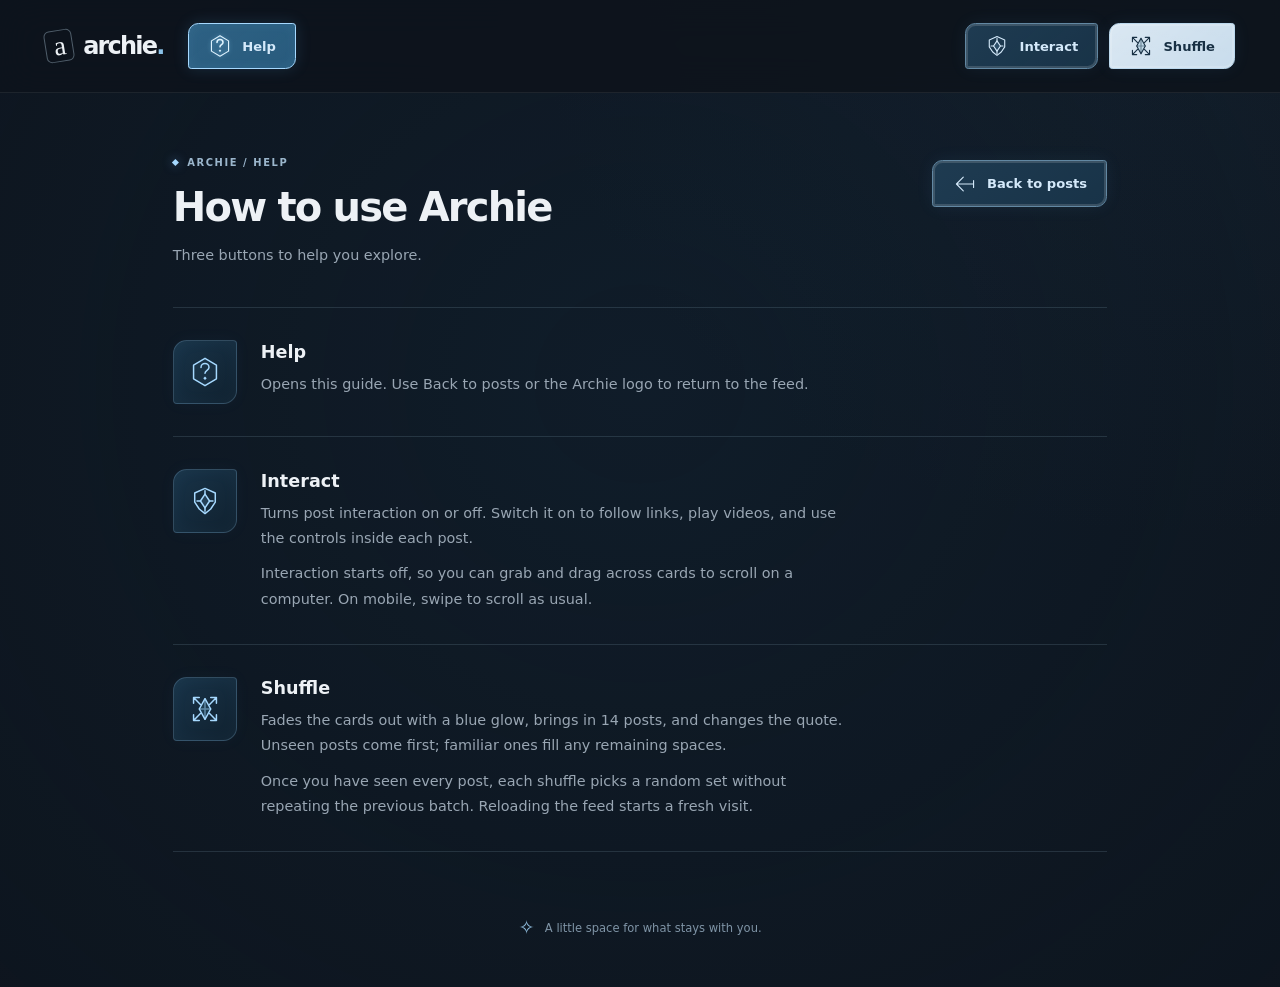
==== Sites/help.html @ 83e5d90d "Adding Basic Controls" ====
<!doctype html>
<html lang="en">
<head>
  <meta charset="utf-8">
  <meta name="viewport" content="width=device-width, initial-scale=1">
  <meta name="color-scheme" content="dark light">
  <meta name="theme-color" content="#0d141d">
  <meta name="description" content="A little guidance on Archie's Help, Interact, and Shuffle controls.">
  <title>Help — Archie</title>
  <link rel="icon" href="data:image/svg+xml,%3Csvg xmlns='http://www.w3.org/2000/svg' viewBox='0 0 40 40'%3E%3Crect width='40' height='40' rx='10' fill='%230d141d'/%3E%3Ctext x='11' y='30' font-family='Georgia' font-size='34' fill='%2391d4ff'%3Ea%3C/text%3E%3C/svg%3E">
  <link rel="stylesheet" href="../styles.css?v=help-beacon-20261014">
  <script type="module" src="../toolbar.js?v=help-20261014"></script>
  <script type="module" src="help.js?v=help-pulse-20261014"></script>
</head>
<body>
  <a class="skip-link" href="#help-content">Skip to help</a>
  <header class="toolbar" id="toolbar">
    <div class="toolbar-inner">
      <a class="wordmark" href="../index.html" aria-label="Archie home">
        <span class="brand-mark" aria-hidden="true">a</span>
        <span>archie<span class="wordmark-dot">.</span></span>
      </a>
      <nav class="toolbar-navigation" aria-label="Site navigation">
        <a class="control-button help-button" href="#help-help" aria-label="Help" aria-current="page" title="Help">
          <svg class="help-icon" viewBox="0 0 28 28" fill="none" aria-hidden="true">
            <path class="help-frame" d="m14 2 10 6v12l-10 6-10-6V8l10-6Z"/>
            <path class="help-question" d="M10.5 10a3.5 3.5 0 0 1 7 0c0 2.5-3.5 2.5-3.5 5"/>
            <path class="help-dot" d="m14 18 1.5 1.5L14 21l-1.5-1.5L14 18Z"/>
          </svg>
          <span class="control-label">Help</span>
        </a>
      </nav>
      <div class="toolbar-actions">
        <a class="control-button interaction-button" href="#help-interact" aria-label="About Interact" title="About Interact">
          <svg class="shield-icon" viewBox="0 0 28 28" fill="none" aria-hidden="true">
            <path class="shield-outline" d="m14 3 9 4v8l-4 6-5 4-5-4-4-6V7l9-4Z"/>
            <path class="shield-core" d="m14 8 4 6-4 6-4-6 4-6Z"/>
            <path d="M14 5v3m0 12v3M7 14h3m8 0h3"/>
          </svg>
          <span class="control-label">Interact</span>
        </a>
        <a class="control-button shuffle-button" href="#help-shuffle" aria-label="About Shuffle" title="About Shuffle">
          <svg class="warp-icon" viewBox="0 0 28 28" fill="none" aria-hidden="true">
            <path class="warp-orbit" d="M9 4H4v5m0-5 6 6M19 24h5v-5m0 5-6-6M4 19v5h5m-5 0 6-6M24 9V4h-5m5 0-6 6"/>
            <path class="warp-crystal" d="m14 5 5 9-5 9-5-9 5-9Z"/>
            <path d="M14 5v18m-5-9h10" opacity=".5"/>
          </svg>
          <span class="control-label">Shuffle</span>
        </a>
      </div>
    </div>
  </header>

  <main class="help-page" id="help-content" tabindex="-1">
    <div class="help-heading">
      <div>
        <p class="eyebrow"><span aria-hidden="true"></span>Archie / Help</p>
        <h1>How to use Archie</h1>
        <p class="description">Three buttons to help you explore.</p>
      </div>
      <a class="control-button back-button" href="../index.html" aria-label="Back to posts" title="Back to posts">
        <svg class="back-icon" viewBox="0 0 28 28" fill="none" aria-hidden="true">
          <path d="m12 6-8 8 8 8M4 14h20M24 10v8"/>
        </svg>
        <span class="control-label">Back to posts</span>
      </a>
    </div>

    <ul class="help-list" aria-label="Feed controls">
      <li class="help-item" id="help-help">
        <span class="help-symbol" aria-hidden="true">
          <svg class="help-icon" viewBox="0 0 28 28" fill="none">
            <path class="help-frame" d="m14 2 10 6v12l-10 6-10-6V8l10-6Z"/>
            <path class="help-question" d="M10.5 10a3.5 3.5 0 0 1 7 0c0 2.5-3.5 2.5-3.5 5"/>
            <path class="help-dot" d="m14 18 1.5 1.5L14 21l-1.5-1.5L14 18Z"/>
          </svg>
        </span>
        <div>
          <h2>Help</h2>
          <p>Opens this guide. Use Back to posts or the Archie logo to return to the feed.</p>
        </div>
      </li>
      <li class="help-item" id="help-interact">
        <span class="help-symbol" aria-hidden="true">
          <svg class="shield-icon" viewBox="0 0 28 28" fill="none">
            <path class="shield-outline" d="m14 3 9 4v8l-4 6-5 4-5-4-4-6V7l9-4Z"/>
            <path class="shield-core" d="m14 8 4 6-4 6-4-6 4-6Z"/>
            <path d="M14 5v3m0 12v3M7 14h3m8 0h3"/>
          </svg>
        </span>
        <div>
          <h2>Interact</h2>
          <p>Turns post interaction on or off. Switch it on to follow links, play videos, and use the controls inside each post.</p>
          <p>Interaction starts off, so you can grab and drag across cards to scroll on a computer. On mobile, swipe to scroll as usual.</p>
        </div>
      </li>
      <li class="help-item" id="help-shuffle">
        <span class="help-symbol" aria-hidden="true">
          <svg class="warp-icon" viewBox="0 0 28 28" fill="none">
            <path class="warp-orbit" d="M9 4H4v5m0-5 6 6M19 24h5v-5m0 5-6-6M4 19v5h5m-5 0 6-6M24 9V4h-5m5 0-6 6"/>
            <path class="warp-crystal" d="m14 5 5 9-5 9-5-9 5-9Z"/>
            <path d="M14 5v18m-5-9h10" opacity=".5"/>
          </svg>
        </span>
        <div>
          <h2>Shuffle</h2>
          <p>Fades the cards out with a blue glow, brings in 14 posts, and changes the quote. Unseen posts come first; familiar ones fill any remaining spaces.</p>
          <p>Once you have seen every post, each shuffle picks a random set without repeating the previous batch. Reloading the feed starts a fresh visit.</p>
        </div>
      </li>
    </ul>

    <footer class="site-footer"><span class="footer-spark" aria-hidden="true">✧</span> A little space for what stays with you.</footer>
  </main>
</body>
</html>
---- styles.css ----
:root {
  color-scheme: dark;
  font-family: Inter, ui-sans-serif, system-ui, -apple-system, BlinkMacSystemFont, "Segoe UI", sans-serif;
  color: #edf1f5;
  background: #0d141d;
  --fade-duration: 425ms;
  --fade-easing: cubic-bezier(.4, 0, .2, 1);
  --card-radius: 12px;
  --card-gap: clamp(1rem, 1.7vw, 1.75rem);
  --page-gutter: clamp(1rem, 3.5vw, 4rem);
}

* { box-sizing: border-box; }
[hidden] { display: none !important; }
body {
  margin: 0;
  min-width: 280px;
  min-height: 100svh;
  background:
    radial-gradient(ellipse at 50% 24rem, #17354d40, transparent 65rem),
    radial-gradient(ellipse at 92% 0, #20344738, transparent 40rem);
}
a { color: #a6d9ff; }
button { font: inherit; }
a:focus-visible, button:focus-visible { outline: 2px solid #91d4ff; outline-offset: 5px; }
.sr-only, .skip-link:not(:focus) {
  position: absolute;
  width: 1px;
  height: 1px;
  padding: 0;
  margin: -1px;
  overflow: hidden;
  clip-path: inset(50%);
  white-space: nowrap;
}
.skip-link:focus { position: fixed; top: 1rem; left: 1rem; z-index: 20; padding: 1rem; background: #0d141d; }

.toolbar {
  position: sticky;
  top: 0;
  z-index: 10;
  border-bottom: 1px solid #ffffff12;
  background: #0d141ded;
  backdrop-filter: blur(18px);
}
.toolbar-inner {
  display: flex;
  align-items: center;
  justify-content: space-between;
  gap: 1.5rem;
  min-height: 5.75rem;
  max-width: 120rem;
  margin-inline: auto;
  padding: .9rem var(--page-gutter);
}
.wordmark { display: inline-flex; align-items: center; gap: .65rem; color: inherit; font-size: 1.5rem; font-weight: 650; letter-spacing: -.075em; text-decoration: none; }
.wordmark-dot { color: #8ac1e8; }
.brand-mark { display: grid; place-items: center; width: 1.75rem; height: 2rem; padding-bottom: .1rem; border: 1px solid #b6cde065; border-radius: .35rem; font-family: Georgia, serif; font-size: 1.7rem; font-weight: 400; transform: rotate(-9deg); }
.toolbar-navigation { margin-right: auto; }
.toolbar-navigation, .toolbar-actions { display: flex; align-items: center; gap: .65rem; }
.control-button {
  display: inline-flex;
  align-items: center;
  justify-content: center;
  flex: 0 0 auto;
  gap: .65rem;
  min-height: 2.9rem;
  padding: .65rem 1.2rem;
  border: 1px solid #bbd8ed;
  border-radius: .65rem .2rem .65rem .2rem;
  background-color: #c8dcec;
  background-image: linear-gradient(140deg, #ffffff55, transparent);
  color: #183044;
  font-size: .82rem;
  font-weight: 650;
  text-decoration: none;
  cursor: pointer;
  -webkit-tap-highlight-color: transparent;
  box-shadow: 0 0 18px #69b8fa12, inset 0 0 0 2px #ffffff25;
  transition: box-shadow 180ms ease, background-color 180ms ease, border-color 180ms ease;
}
.control-button:active:not(:disabled):not([aria-disabled="true"]) { background-color: #accce3; }
.control-button:disabled { cursor: default; opacity: .55; }
.control-button[aria-disabled="true"] { cursor: progress; }
.interaction-button, .help-button, .back-button { color: #d4e9fa; background-color: #183348; background-image: linear-gradient(140deg, #96cfff0d, transparent); border-color: #6288a3; }
.interaction-button[aria-pressed="true"], .help-button[aria-current="page"] { background-color: #285b7d; border-color: #a6d9ff; box-shadow: 0 0 16px #66baff26, inset 0 0 12px #91d4ff15; }
:is(.interaction-button, .help-button, .back-button):active:not(:disabled):not([aria-disabled="true"]) { background-color: #326b8f; }
@media (hover: hover) and (pointer: fine) {
  .control-button:hover:not(:disabled):not([aria-disabled="true"]) { background-color: #e0f1fe; border-color: #d4edff; box-shadow: 0 0 24px #66baff38, inset 0 0 10px #91d4ff55; }
  :is(.interaction-button, .help-button, .back-button):hover:not(:disabled):not([aria-disabled="true"]) { background-color: #285575; }
}
.warp-icon, .shield-icon, .help-icon, .back-icon { flex-shrink: 0; width: 1.5rem; height: 1.5rem; stroke: currentColor; stroke-width: 1.3; stroke-linecap: round; stroke-linejoin: round; }
.help-frame { fill: #8bcfff0d; }
.help-dot { fill: currentColor; stroke: none; }
.help-button[aria-current="page"] .help-question { stroke-width: 1.8; }
.help-button[aria-current="page"] .help-icon {
  color: #e0f4ff;
  filter: drop-shadow(0 0 2px #91d4ff66);
  animation: help-beacon 2.4s ease-in-out infinite;
}
@keyframes help-beacon {
  0%, 100% { filter: drop-shadow(0 0 2px #91d4ff66); }
  50% { filter: drop-shadow(0 0 6px #91d4ffcc); }
}
.warp-crystal { fill: #4b9cc329; }
.shield-core { fill: #8bcfff25; }
.interaction-button[aria-pressed="true"] .shield-core { fill: #a6d9ff99; }
.shuffle-button[aria-disabled="true"] .warp-icon { animation: warp-turn .9s ease-in-out infinite; }
@keyframes warp-turn { to { transform: rotate(180deg); } }

.demo { max-width: 120rem; margin-inline: auto; padding: 0 var(--page-gutter) 2rem; }
.intro { padding-block: clamp(2.5rem, 5vw, 4.5rem) clamp(2rem, 4vw, 3.5rem); }
.eyebrow { display: flex; align-items: center; gap: .6rem; margin: 0 0 1rem; color: #9bb6cc; font-size: .62rem; font-weight: 600; letter-spacing: .16em; text-transform: uppercase; }
.eyebrow > span[aria-hidden="true"] { flex: 0 0 .3rem; width: .3rem; height: .3rem; background: #a6d9ff; box-shadow: 0 0 10px #72baff80; transform: rotate(45deg); }
#quote-author { min-width: 0; overflow-wrap: anywhere; }
.description { max-width: 75ch; margin: .9rem 0 0; color: #99a6b3; font-size: .9rem; line-height: 1.6; overflow-wrap: anywhere; }
.feed-message { margin: 0 0 2rem; color: #a9bac8; line-height: 1.7; }
.card-stage {
  --surface-opacity: 1;
  --frame-opacity: 0;
  display: grid;
  grid-template-columns: repeat(auto-fit, minmax(min(100%, 19rem), 1fr));
  align-items: start;
  gap: var(--card-gap);
  list-style: none;
  margin: 0;
  padding: 0;
  overflow-anchor: none;
  /* Progressive enhancement for browsers using the CSS-order fallback. */
  reading-flow: grid-rows;
}
.card-stage.is-masonry { position: relative; display: block; }
.card-stage.is-masonry > .post-card {
  position: absolute;
  top: var(--card-y, 0px);
  left: var(--card-x, 0px);
  width: var(--column-width);
  max-width: none;
}
.card-stage:focus { outline: none; }
.card-stage.is-faded { --surface-opacity: 0; --frame-opacity: 1; }
.post-card { min-width: 0; width: 100%; max-width: 550px; justify-self: center; }
.card-shell { position: relative; isolation: isolate; border-radius: var(--card-radius); }
/* Each light frame follows its native embed's actual height and width. */
.card-shell::before {
  content: "";
  position: absolute;
  z-index: 0;
  inset: 0;
  border: 1px solid #a6d9ffcc;
  border-radius: inherit;
  background: linear-gradient(145deg, #2f659519, #0d141d00 55%, #2f65950d);
  box-shadow: 0 0 8px #75bdff38, 0 0 28px #308deb26,
    inset 0 0 10px #6ebaff30, inset 0 0 42px #2079d62b;
  opacity: var(--frame-opacity);
  pointer-events: none;
  transition: opacity var(--fade-duration) var(--fade-easing);
}
.card-surface {
  position: relative;
  z-index: 1;
  border-radius: inherit;
  opacity: var(--surface-opacity);
  transition: opacity var(--fade-duration) var(--fade-easing);
}
.card-surface[inert] { pointer-events: none; user-select: none; }
@media (min-width: 701px) and (pointer: fine) {
  .demo { cursor: grab; }
  .card-stage[data-interactive="true"] .post-card { cursor: auto; }
  body.is-grabbing, body.is-grabbing * { cursor: grabbing !important; user-select: none !important; }
}
.embed-mount { width: 100%; min-width: 0; overflow: hidden; border-radius: var(--card-radius); color-scheme: light; }
.embed-mount iframe { display: block; width: 100%; border: 0; }
/* Some Mastodon servers use dark text on a transparent embed canvas. */
.post-card[data-network="mastodon"] .embed-mount { background-color: #fff; }
.embed-mount .twitter-tweet { width: 100% !important; max-width: 100% !important; margin: 0 !important; }
.post-card:not([data-state="ready"]) .embed-mount { position: absolute; inset: 0; opacity: 0; pointer-events: none; }
.post-card[data-state="ready"] .embed-placeholder { display: none; }
.embed-placeholder {
  display: flex;
  flex-direction: column;
  align-items: flex-start;
  justify-content: center;
  gap: 1rem;
  min-height: 20rem;
  padding: clamp(1.5rem, 3vw, 2.5rem);
  border: 1px solid #9abed329;
  border-radius: var(--card-radius);
  background: linear-gradient(145deg, #182a3a, #111d29);
}
.placeholder-network { color: #b4c9d9; font-size: .75rem; }
.placeholder-lines { width: 100%; height: 4rem; background: linear-gradient(#94b2c41a 0 0) 0 0 / 65% 7px no-repeat, linear-gradient(#94b2c412 0 0) 0 24px / 100% 7px no-repeat, linear-gradient(#94b2c412 0 0) 0 48px / 84% 7px no-repeat; }
.placeholder-message { margin: 0; color: #8da4b7; font-size: .8rem; line-height: 1.5; }
.original-link { font-size: .8rem; text-underline-offset: .25em; }
.post-card[data-state="unavailable"] .placeholder-lines { display: none; }
/* Threads doesn't consistently report a new height after a width change.
   A stable inner viewport keeps its native content and videos uncropped. */
.post-card[data-network="threads"] .embed-mount { height: calc(var(--embed-height, 400px) * var(--embed-scale, 1)); }
.post-card[data-network="threads"] iframe { width: 384px; height: var(--embed-height, 400px); transform: scale(var(--embed-scale, 1)); transform-origin: top left; }
.site-footer { display: flex; align-items: center; justify-content: center; gap: .65rem; margin-top: 3rem; padding-block: 1rem; color: #7f94a6; font-size: .72rem; text-align: center; }
.footer-spark { color: #8fbbdb; font-size: 1.2rem; }

.help-page { max-width: 64rem; margin-inline: auto; padding: 0 var(--page-gutter) 2rem; }
.help-heading { display: flex; align-items: flex-start; justify-content: space-between; gap: 2rem; padding-block: clamp(2.5rem, 5vw, 4.5rem) 2.5rem; }
.help-heading h1 { margin: 0; font-size: clamp(1.75rem, 4vw, 2.5rem); font-weight: 550; letter-spacing: -.045em; }
.help-heading .back-button { margin-top: .2rem; }
.help-list { padding: 0; margin: 0; list-style: none; }
.help-item { display: grid; grid-template-columns: 4rem minmax(0, 1fr); align-items: start; gap: 1.5rem; padding-block: 2rem; border-top: 1px solid #9abed329; scroll-margin-top: 7rem; }
.help-item:last-child { border-bottom: 1px solid #9abed329; }
.help-symbol { position: relative; isolation: isolate; display: grid; place-items: center; width: 4rem; height: 4rem; color: #a6d9ff; border: 1px solid #6288a366; border-radius: .85rem .25rem .85rem .25rem; background: linear-gradient(140deg, #183348, #10212f); box-shadow: inset 0 0 18px #91d4ff0a, 0 0 18px #69b8fa0a; }
.help-symbol svg { width: 2rem; height: 2rem; }
/* Fade only the blue overlay; the icon underneath stays fully visible. */
.help-symbol::after {
  content: "";
  position: absolute;
  z-index: 1;
  inset: -1px;
  border: 1px solid #a6d9ff;
  border-radius: inherit;
  background: linear-gradient(145deg, #91d4ff38, #2f659508 60%, #91d4ff1a);
  box-shadow: 0 0 8px #75bdff70, 0 0 24px #308deb65, inset 0 0 12px #91d4ff55;
  opacity: 0;
  pointer-events: none;
}
.help-symbol.is-pulsing::after { animation: help-highlight 360ms var(--fade-easing); }
@keyframes help-highlight {
  0%, 100% { opacity: 0; }
  25% { opacity: 1; }
}
.help-item h2 { margin: .1rem 0 .6rem; font-size: 1.1rem; font-weight: 600; }
.help-item p { max-width: 65ch; margin: 0; color: #99a6b3; font-size: .9rem; line-height: 1.75; }
.help-item p + p { margin-top: .65rem; }
.help-item:target .help-symbol { border-color: #a6d9ff; box-shadow: 0 0 18px #69b8fa25; }

@media (max-width: 700px) {
  :root { --page-gutter: 1rem; --card-gap: 1.5rem; --fade-duration: 325ms; }
  .toolbar { transition: transform 220ms ease; }
  .toolbar.is-hidden:not(:has(:focus-visible)) { transform: translateY(-105%); }
  .toolbar-inner { min-height: 4.5rem; gap: 1rem; }
  .wordmark { font-size: 1.35rem; }
  .toolbar-actions { gap: .5rem; }
  .control-button { min-width: 2.75rem; min-height: 2.75rem; padding: .6rem; }
  .control-button .control-label { display: none; }
  .intro { max-width: 550px; margin-inline: auto; padding-block: 2.25rem 1.75rem; }
  .eyebrow { font-size: .56rem; }
  .description { font-size: .82rem; }
  .card-stage { grid-template-columns: minmax(0, 1fr); max-width: 550px; margin-inline: auto; }
  .site-footer { margin-top: 2rem; font-size: .65rem; }
  .help-heading { flex-direction: column; gap: 1.5rem; padding-block: 2.25rem 2rem; }
  .help-item { grid-template-columns: 3rem minmax(0, 1fr); gap: 1rem; padding-block: 1.5rem; scroll-margin-top: 5.5rem; }
  .help-symbol { width: 3rem; height: 3rem; }
  .help-symbol svg { width: 1.75rem; height: 1.75rem; }
  .help-item p { font-size: .85rem; }
}

@media (max-width: 400px) {
  .toolbar-inner { gap: .5rem; }
  .wordmark { gap: .45rem; font-size: 1.25rem; }
}

@media (prefers-reduced-motion: reduce) {
  :root { --fade-duration: 0ms; }
  *, *::before, *::after { animation: none !important; transition: none !important; }
}
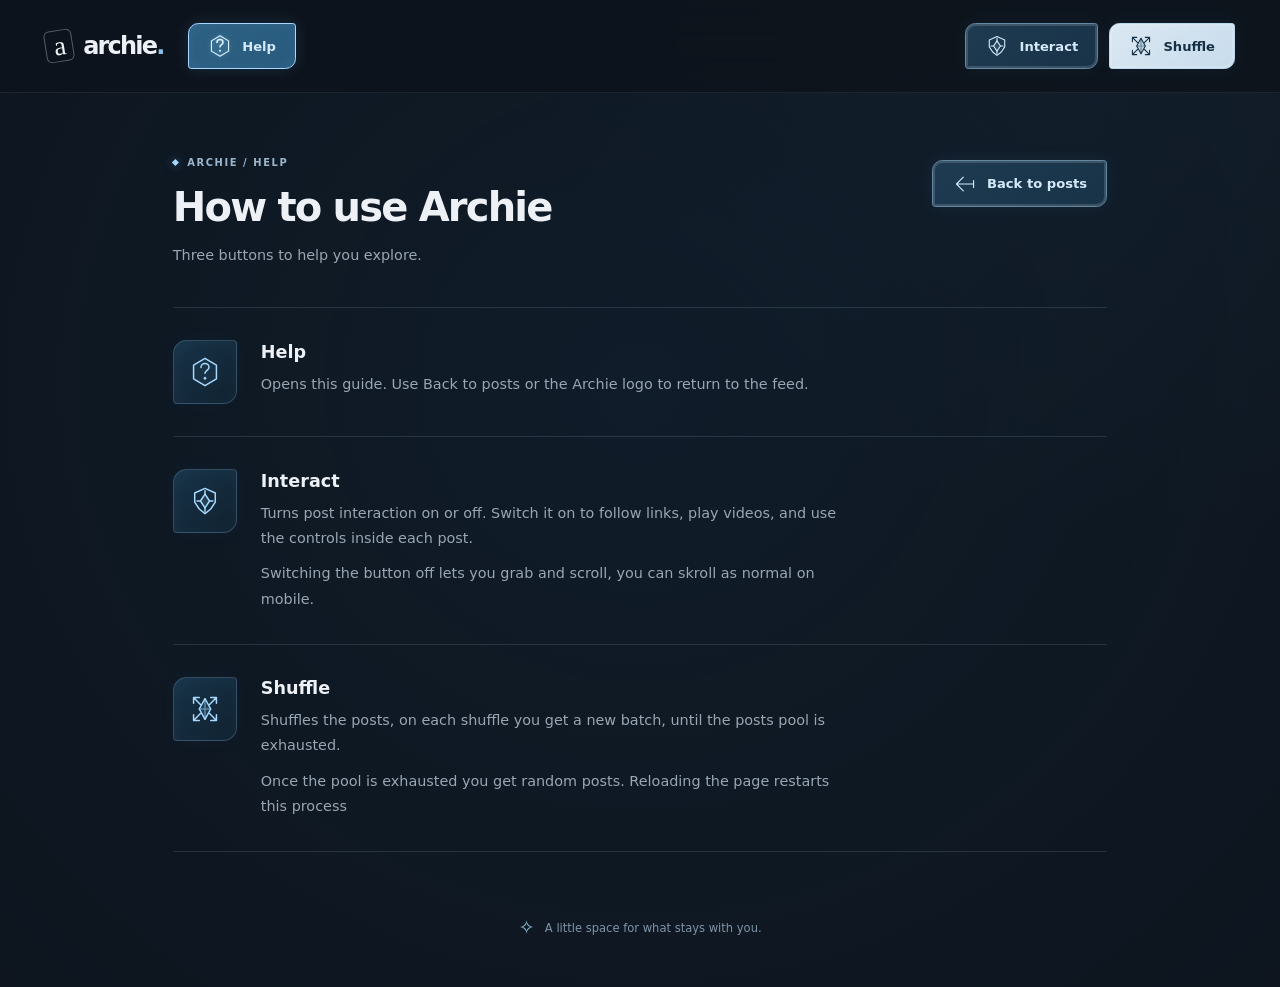
==== commit 31468772: "Modifying the descriptions" ====
--- a/Sites/help.html
+++ b/Sites/help.html
@@ -91,7 +91,7 @@
         <div>
           <h2>Interact</h2>
           <p>Turns post interaction on or off. Switch it on to follow links, play videos, and use the controls inside each post.</p>
-          <p>Interaction starts off, so you can grab and drag across cards to scroll on a computer. On mobile, swipe to scroll as usual.</p>
+          <p>Switching the button off lets you grab and scroll, you can skroll as normal on mobile.</p>
         </div>
       </li>
       <li class="help-item" id="help-shuffle">
@@ -104,8 +104,8 @@
         </span>
         <div>
           <h2>Shuffle</h2>
-          <p>Fades the cards out with a blue glow, brings in 14 posts, and changes the quote. Unseen posts come first; familiar ones fill any remaining spaces.</p>
-          <p>Once you have seen every post, each shuffle picks a random set without repeating the previous batch. Reloading the feed starts a fresh visit.</p>
+          <p>Shuffles the posts, on each shuffle you get a new batch, until the posts pool is exhausted.</p>
+          <p>Once the pool is exhausted you get random posts. Reloading the page restarts this process</p>
         </div>
       </li>
     </ul>
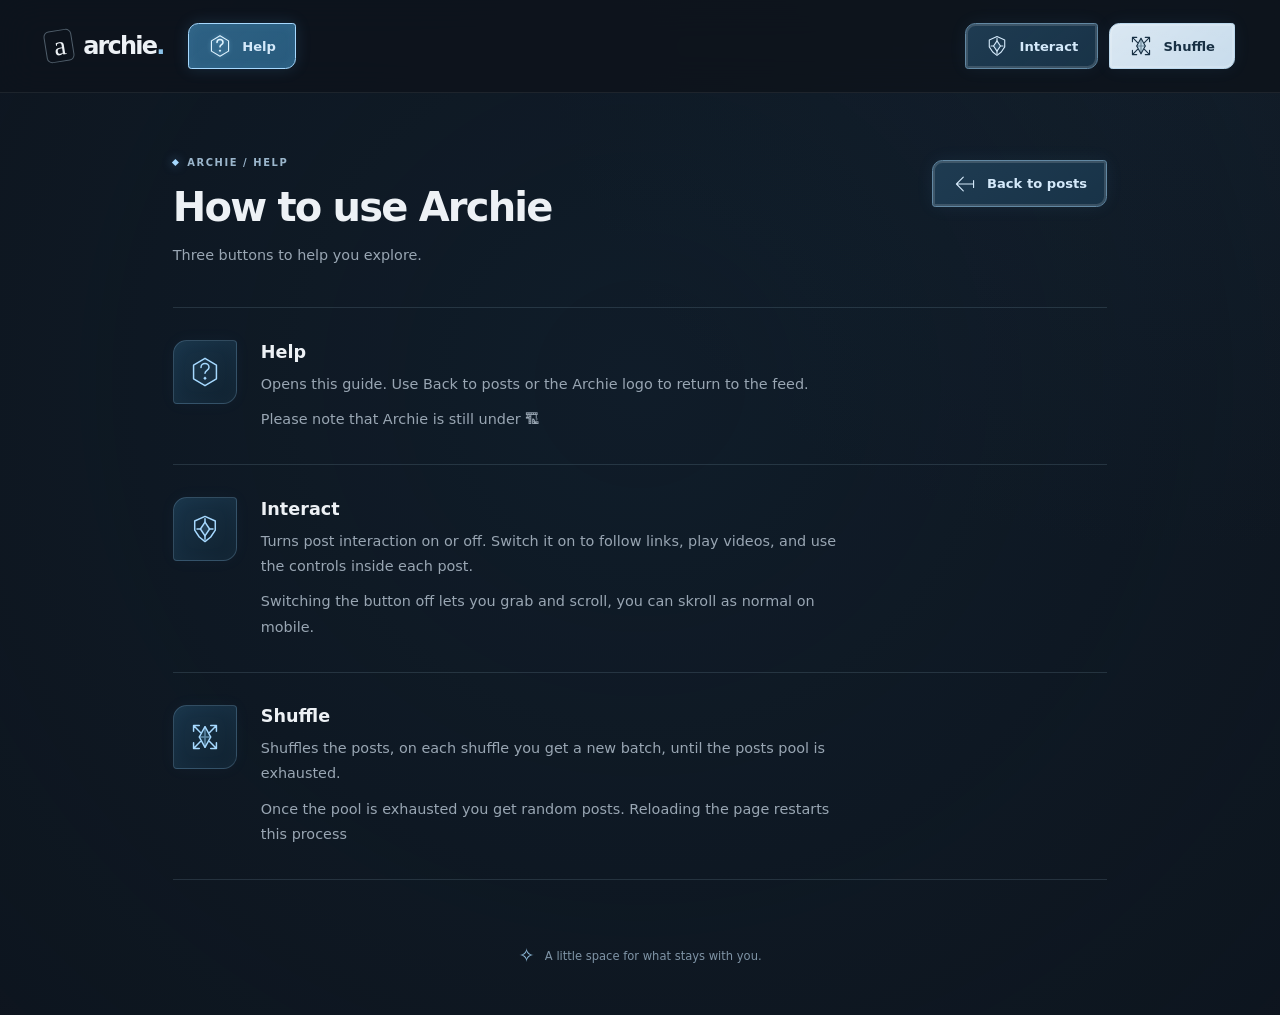
==== commit 956ba34e: "Add note about Archie being under construction" ====
--- a/Sites/help.html
+++ b/Sites/help.html
@@ -78,6 +78,7 @@
         <div>
           <h2>Help</h2>
           <p>Opens this guide. Use Back to posts or the Archie logo to return to the feed.</p>
+          <p>Please note that Archie is still under 🏗</p>
         </div>
       </li>
       <li class="help-item" id="help-interact">
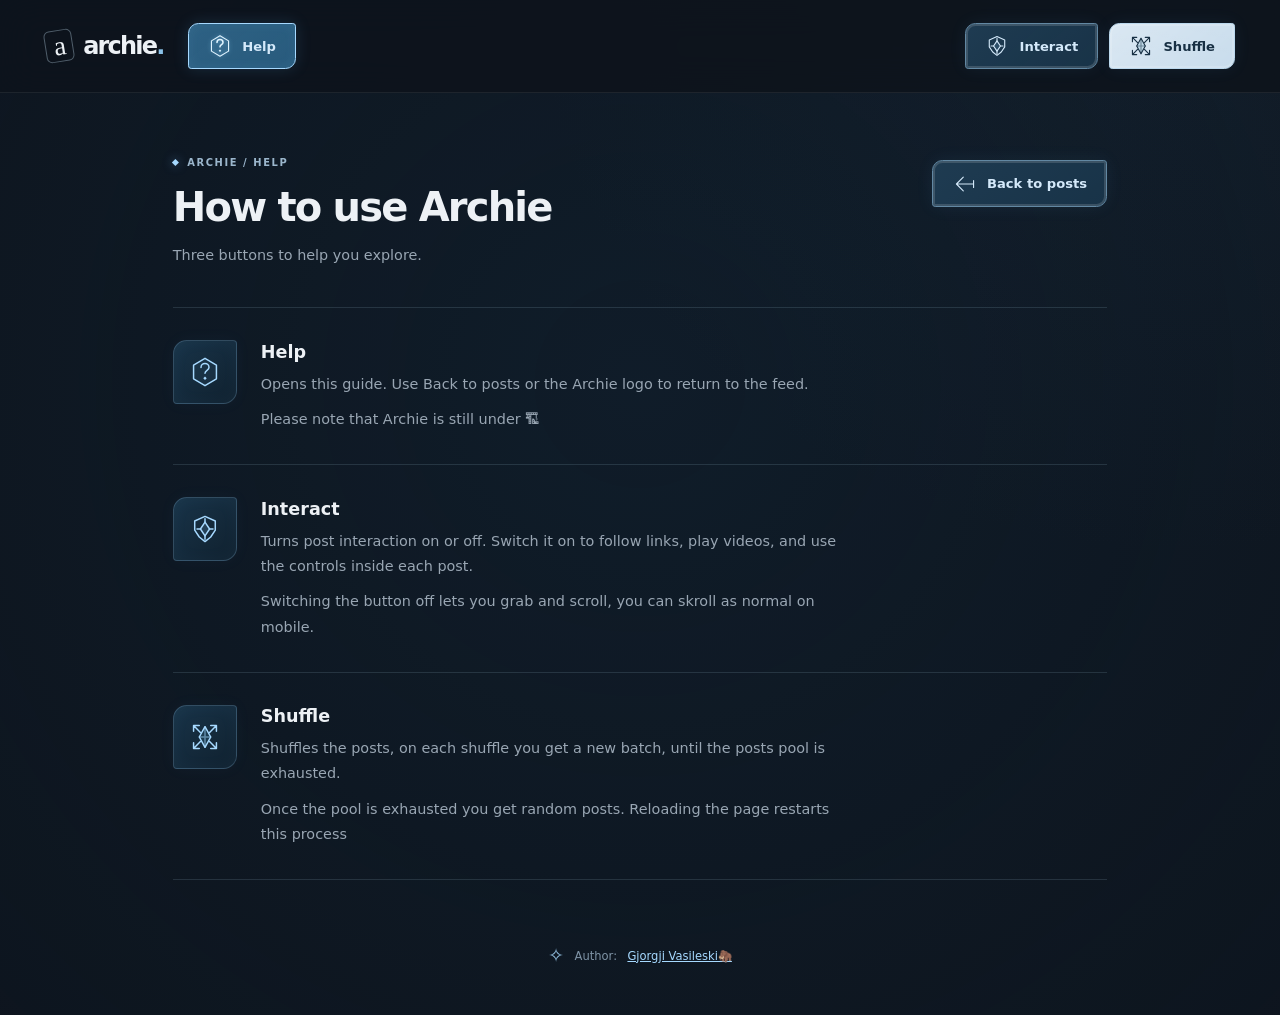
==== commit f7126c0c: "Update footer to include author information" ====
--- a/Sites/help.html
+++ b/Sites/help.html
@@ -111,7 +111,7 @@
       </li>
     </ul>
 
-    <footer class="site-footer"><span class="footer-spark" aria-hidden="true">✧</span> A little space for what stays with you.</footer>
+    <footer class="site-footer"><span class="footer-spark" aria-hidden="true">✧</span> Author: <a rel="me" href="https://mastodon.social/@gjorgji_vasileski">Gjorgji Vasileski🦣</a></footer>
   </main>
 </body>
 </html>
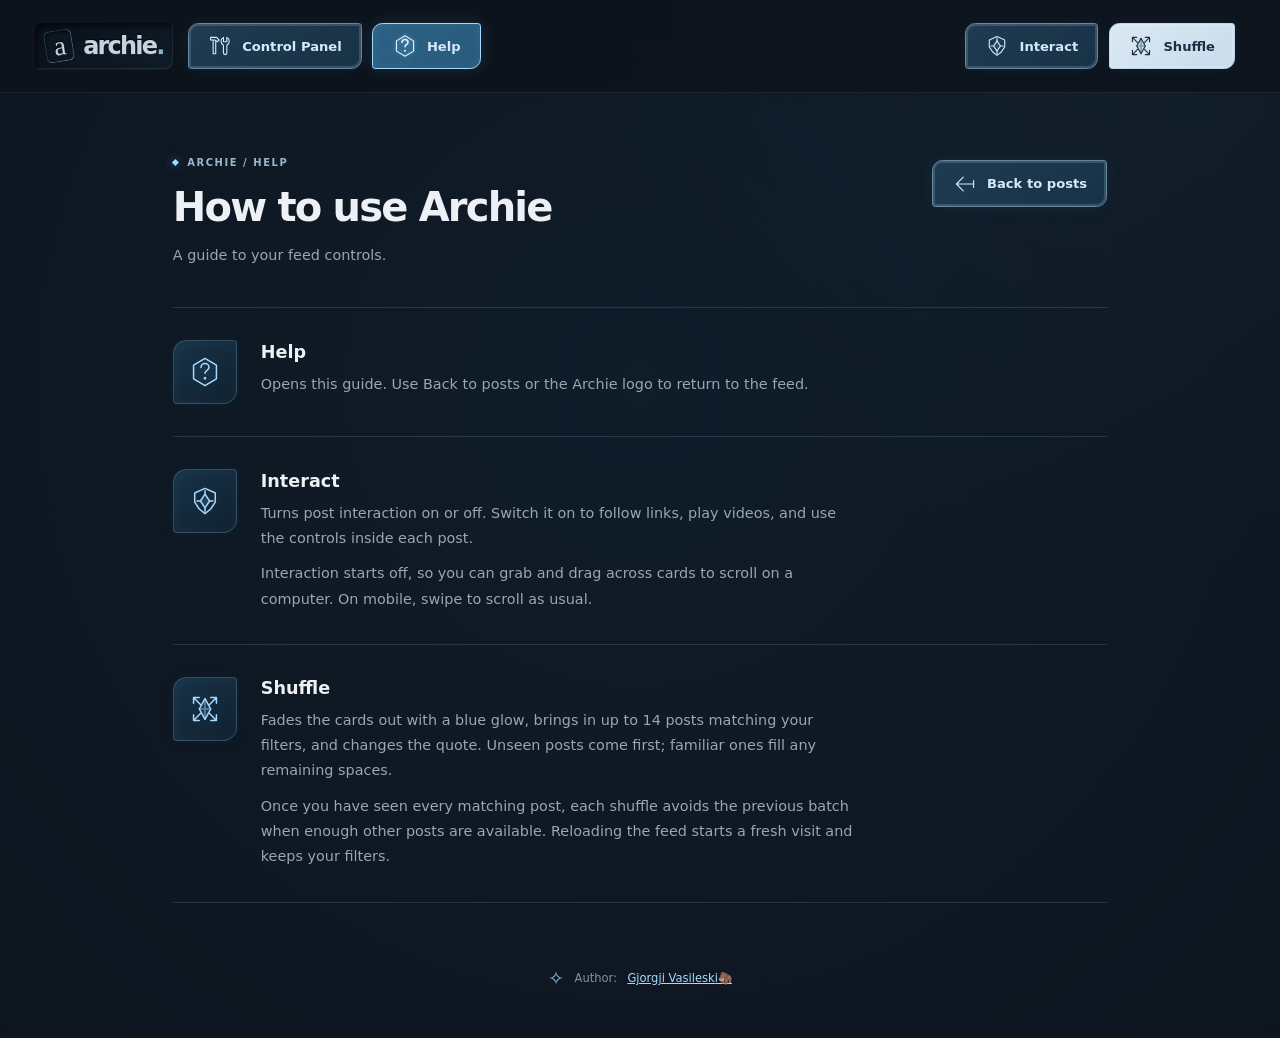
==== commit 7130fdeb: "Post filtering" ====
--- a/Sites/help.html
+++ b/Sites/help.html
@@ -8,8 +8,8 @@
   <meta name="description" content="A little guidance on Archie's Help, Interact, and Shuffle controls.">
   <title>Help — Archie</title>
   <link rel="icon" href="data:image/svg+xml,%3Csvg xmlns='http://www.w3.org/2000/svg' viewBox='0 0 40 40'%3E%3Crect width='40' height='40' rx='10' fill='%230d141d'/%3E%3Ctext x='11' y='30' font-family='Georgia' font-size='34' fill='%2391d4ff'%3Ea%3C/text%3E%3C/svg%3E">
-  <link rel="stylesheet" href="../styles.css?v=help-beacon-20261014">
-  <script type="module" src="../toolbar.js?v=help-20261014"></script>
+  <link rel="stylesheet" href="../styles.css?v=toolbar-polish-20261025">
+  <script type="module" src="../toolbar.js?v=toolbar-polish-20261025"></script>
   <script type="module" src="help.js?v=help-pulse-20261014"></script>
 </head>
 <body>
@@ -21,6 +21,13 @@
         <span>archie<span class="wordmark-dot">.</span></span>
       </a>
       <nav class="toolbar-navigation" aria-label="Site navigation">
+        <a class="control-button control-panel-button" href="ControlPanel.html" aria-label="Control Panel" title="Control Panel">
+          <svg class="tools-icon" viewBox="0 0 28 28" fill="none" aria-hidden="true">
+            <g class="tool-hammer"><path d="M3 4h7l3 3-2 2-3-2H3V4ZM6 7v16h3V8"/></g>
+            <g class="tool-wrench"><path d="M18 4v5h4V4a5 5 0 0 1 0 9v9a2 2 0 0 1-4 0v-9a5 5 0 0 1 0-9Z"/></g>
+          </svg>
+          <span class="control-label">Control Panel</span>
+        </a>
         <a class="control-button help-button" href="#help-help" aria-label="Help" aria-current="page" title="Help">
           <svg class="help-icon" viewBox="0 0 28 28" fill="none" aria-hidden="true">
             <path class="help-frame" d="m14 2 10 6v12l-10 6-10-6V8l10-6Z"/>
@@ -56,7 +63,7 @@
       <div>
         <p class="eyebrow"><span aria-hidden="true"></span>Archie / Help</p>
         <h1>How to use Archie</h1>
-        <p class="description">Three buttons to help you explore.</p>
+        <p class="description">A guide to your feed controls.</p>
       </div>
       <a class="control-button back-button" href="../index.html" aria-label="Back to posts" title="Back to posts">
         <svg class="back-icon" viewBox="0 0 28 28" fill="none" aria-hidden="true">
@@ -78,7 +85,6 @@
         <div>
           <h2>Help</h2>
           <p>Opens this guide. Use Back to posts or the Archie logo to return to the feed.</p>
-          <p>Please note that Archie is still under 🏗</p>
         </div>
       </li>
       <li class="help-item" id="help-interact">
@@ -92,7 +98,7 @@
         <div>
           <h2>Interact</h2>
           <p>Turns post interaction on or off. Switch it on to follow links, play videos, and use the controls inside each post.</p>
-          <p>Switching the button off lets you grab and scroll, you can skroll as normal on mobile.</p>
+          <p>Interaction starts off, so you can grab and drag across cards to scroll on a computer. On mobile, swipe to scroll as usual.</p>
         </div>
       </li>
       <li class="help-item" id="help-shuffle">
@@ -105,13 +111,13 @@
         </span>
         <div>
           <h2>Shuffle</h2>
-          <p>Shuffles the posts, on each shuffle you get a new batch, until the posts pool is exhausted.</p>
-          <p>Once the pool is exhausted you get random posts. Reloading the page restarts this process</p>
+          <p>Fades the cards out with a blue glow, brings in up to 14 posts matching your filters, and changes the quote. Unseen posts come first; familiar ones fill any remaining spaces.</p>
+          <p>Once you have seen every matching post, each shuffle avoids the previous batch when enough other posts are available. Reloading the feed starts a fresh visit and keeps your filters.</p>
         </div>
       </li>
     </ul>
 
-    <footer class="site-footer"><span class="footer-spark" aria-hidden="true">✧</span> Author: <a rel="me" href="https://mastodon.social/@gjorgji_vasileski">Gjorgji Vasileski🦣</a></footer>
+    <footer class="site-footer"><span class="footer-spark" aria-hidden="true">✧</span> Author: <a rel="me noopener noreferrer" target="_blank" href="https://mastodon.social/@gjorgji_vasileski">Gjorgji Vasileski🦣</a></footer>
   </main>
 </body>
 </html>
--- a/styles.css
+++ b/styles.css
@@ -53,11 +53,21 @@
   margin-inline: auto;
   padding: .9rem var(--page-gutter);
 }
-.wordmark { display: inline-flex; align-items: center; gap: .65rem; color: inherit; font-size: 1.5rem; font-weight: 650; letter-spacing: -.075em; text-decoration: none; }
-.wordmark-dot { color: #8ac1e8; }
-.brand-mark { display: grid; place-items: center; width: 1.75rem; height: 2rem; padding-bottom: .1rem; border: 1px solid #b6cde065; border-radius: .35rem; font-family: Georgia, serif; font-size: 1.7rem; font-weight: 400; transform: rotate(-9deg); }
+.wordmark { position: relative; isolation: isolate; display: inline-flex; align-items: center; gap: .65rem; color: #c6d4df; font-size: 1.5rem; font-weight: 650; letter-spacing: -.075em; text-decoration: none; text-shadow: 0 -1px 1px #000c, 0 1px 0 #d7efff12; }
+.wordmark::before {
+  content: "";
+  position: absolute;
+  z-index: -1;
+  inset: -.45rem -.6rem;
+  border-radius: .5rem .2rem .5rem .2rem;
+  background: linear-gradient(145deg, #09111a, #101c28);
+  box-shadow: inset 2px 3px 6px #0009, inset -1px -1px 1px #91b6d026, 0 1px 0 #badfff0d;
+  pointer-events: none;
+}
+.wordmark-dot { color: #80b2d4; }
+.brand-mark { display: grid; place-items: center; width: 1.75rem; height: 2rem; padding-bottom: .1rem; border: 1px solid; border-color: #263e50 #456176 #52728b #263e50; border-radius: .35rem; background: #0c1722; box-shadow: inset 1px 2px 3px #0008; font-family: Georgia, serif; font-size: 1.7rem; font-weight: 400; transform: rotate(-9deg); }
 .toolbar-navigation { margin-right: auto; }
-.toolbar-navigation, .toolbar-actions { display: flex; align-items: center; gap: .65rem; }
+.toolbar-navigation, .toolbar-actions { display: flex; flex-shrink: 0; align-items: center; gap: .65rem; }
 .control-button {
   display: inline-flex;
   align-items: center;
@@ -82,14 +92,20 @@
 .control-button:active:not(:disabled):not([aria-disabled="true"]) { background-color: #accce3; }
 .control-button:disabled { cursor: default; opacity: .55; }
 .control-button[aria-disabled="true"] { cursor: progress; }
-.interaction-button, .help-button, .back-button { color: #d4e9fa; background-color: #183348; background-image: linear-gradient(140deg, #96cfff0d, transparent); border-color: #6288a3; }
-.interaction-button[aria-pressed="true"], .help-button[aria-current="page"] { background-color: #285b7d; border-color: #a6d9ff; box-shadow: 0 0 16px #66baff26, inset 0 0 12px #91d4ff15; }
-:is(.interaction-button, .help-button, .back-button):active:not(:disabled):not([aria-disabled="true"]) { background-color: #326b8f; }
+.interaction-button, .help-button, .home-button, .back-button, .control-panel-button, .filter-button { color: #d4e9fa; background-color: #183348; background-image: linear-gradient(140deg, #96cfff0d, transparent); border-color: #6288a3; }
+.interaction-button[aria-pressed="true"], .help-button[aria-current="page"], .home-button[aria-current="page"], .control-panel-button[aria-current="page"], .filter-button[aria-pressed="true"] { background-color: #285b7d; border-color: #a6d9ff; box-shadow: 0 0 16px #66baff26, inset 0 0 12px #91d4ff15; }
+:is(.interaction-button, .help-button, .home-button, .back-button, .control-panel-button, .filter-button):active:not(:disabled):not([aria-disabled="true"]) { background-color: #326b8f; }
 @media (hover: hover) and (pointer: fine) {
   .control-button:hover:not(:disabled):not([aria-disabled="true"]) { background-color: #e0f1fe; border-color: #d4edff; box-shadow: 0 0 24px #66baff38, inset 0 0 10px #91d4ff55; }
-  :is(.interaction-button, .help-button, .back-button):hover:not(:disabled):not([aria-disabled="true"]) { background-color: #285575; }
-}
-.warp-icon, .shield-icon, .help-icon, .back-icon { flex-shrink: 0; width: 1.5rem; height: 1.5rem; stroke: currentColor; stroke-width: 1.3; stroke-linecap: round; stroke-linejoin: round; }
+  :is(.interaction-button, .help-button, .home-button, .back-button, .control-panel-button, .filter-button):hover:not(:disabled):not([aria-disabled="true"]) { background-color: #285575; }
+}
+.warp-icon, .shield-icon, .help-icon, .home-icon, .back-icon, .tools-icon, .filter-icon { flex-shrink: 0; width: 1.5rem; height: 1.5rem; stroke: currentColor; stroke-width: 1.3; stroke-linecap: round; stroke-linejoin: round; }
+.tool-hammer, .tool-wrench { transition: transform 420ms cubic-bezier(.4, 0, .2, 1); }
+.tools-swapped .tool-hammer { transform: translateX(12px); }
+.tools-swapped .tool-wrench { transform: translateX(-12px); }
+.control-panel-button[aria-current="page"] .tools-icon { filter: drop-shadow(0 0 4px #91d4ff99); }
+.filter-button[aria-pressed="false"] { color: #8da4b7; background-color: #10212f; border-color: #405a70; box-shadow: none; }
+.filter-button[aria-pressed="true"] .filter-icon { filter: drop-shadow(0 0 3px #91d4ff66); }
 .help-frame { fill: #8bcfff0d; }
 .help-dot { fill: currentColor; stroke: none; }
 .help-button[aria-current="page"] .help-question { stroke-width: 1.8; }
@@ -232,15 +248,38 @@
 .help-item p + p { margin-top: .65rem; }
 .help-item:target .help-symbol { border-color: #a6d9ff; box-shadow: 0 0 18px #69b8fa25; }
 
+.control-panel { max-width: 68rem; }
+.filter-panel { padding: clamp(1.25rem, 3vw, 2rem); border: 1px solid #6288a344; border-radius: 1rem .3rem 1rem .3rem; background: linear-gradient(145deg, #18334866, #10212f55); }
+.filter-panel h2 { margin: 0; font-size: 1.1rem; font-weight: 600; }
+.filter-intro, .filter-status { color: #99a6b3; font-size: .85rem; line-height: 1.7; }
+.filter-intro { margin: .6rem 0 2rem; }
+.filter-group { min-width: 0; padding: 0; margin: 0; border: 0; }
+.filter-group + .filter-group { margin-top: 2rem; }
+.filter-group legend { margin-bottom: 1rem; padding: 0; color: #c9dcea; font-size: .8rem; font-weight: 600; }
+.filter-legend-content { display: inline-flex; align-items: center; flex-wrap: wrap; gap: .75rem; }
+.filter-shortcuts { display: inline-flex; align-items: center; gap: .35rem; }
+.filter-shortcut { min-width: 2.75rem; min-height: 2.75rem; padding: .25rem; border: 0; background: none; color: #a6d9ff; font: inherit; font-weight: 400; text-decoration: underline; text-underline-offset: .2em; cursor: pointer; }
+.filter-shortcut:hover:not(:disabled), .filter-shortcut:focus-visible { color: #e0f4ff; text-shadow: 0 0 8px #91d4ff80; }
+.filter-shortcut:disabled { opacity: .55; cursor: default; }
+.filter-options { display: flex; flex-wrap: wrap; gap: .75rem; }
+.filter-button { justify-content: flex-start; min-width: 9rem; }
+.filter-status { min-height: 2.9em; margin: 2rem 0 0; padding-top: 1.25rem; border-top: 1px solid #9abed329; }
+
+@media (min-width: 701px) and (max-width: 900px) {
+  .toolbar .control-label { display: none; }
+  .toolbar .control-button { padding-inline: .75rem; }
+}
+
 @media (max-width: 700px) {
   :root { --page-gutter: 1rem; --card-gap: 1.5rem; --fade-duration: 325ms; }
   .toolbar { transition: transform 220ms ease; }
   .toolbar.is-hidden:not(:has(:focus-visible)) { transform: translateY(-105%); }
-  .toolbar-inner { min-height: 4.5rem; gap: 1rem; }
+  .toolbar-inner { min-height: 4.5rem; gap: .65rem; }
   .wordmark { font-size: 1.35rem; }
-  .toolbar-actions { gap: .5rem; }
+  .toolbar-actions, .toolbar-navigation { gap: .4rem; }
   .control-button { min-width: 2.75rem; min-height: 2.75rem; padding: .6rem; }
   .control-button .control-label { display: none; }
+  .filter-button { justify-content: center; min-width: 3.25rem; min-height: 3.25rem; }
   .intro { max-width: 550px; margin-inline: auto; padding-block: 2.25rem 1.75rem; }
   .eyebrow { font-size: .56rem; }
   .description { font-size: .82rem; }
@@ -256,6 +295,12 @@
 @media (max-width: 400px) {
   .toolbar-inner { gap: .5rem; }
   .wordmark { gap: .45rem; font-size: 1.25rem; }
+  .wordmark > span:not(.brand-mark) { display: none; }
+}
+
+@media (max-width: 319px) {
+  .toolbar-inner { flex-wrap: wrap; }
+  .toolbar-actions { margin-left: auto; }
 }
 
 @media (prefers-reduced-motion: reduce) {
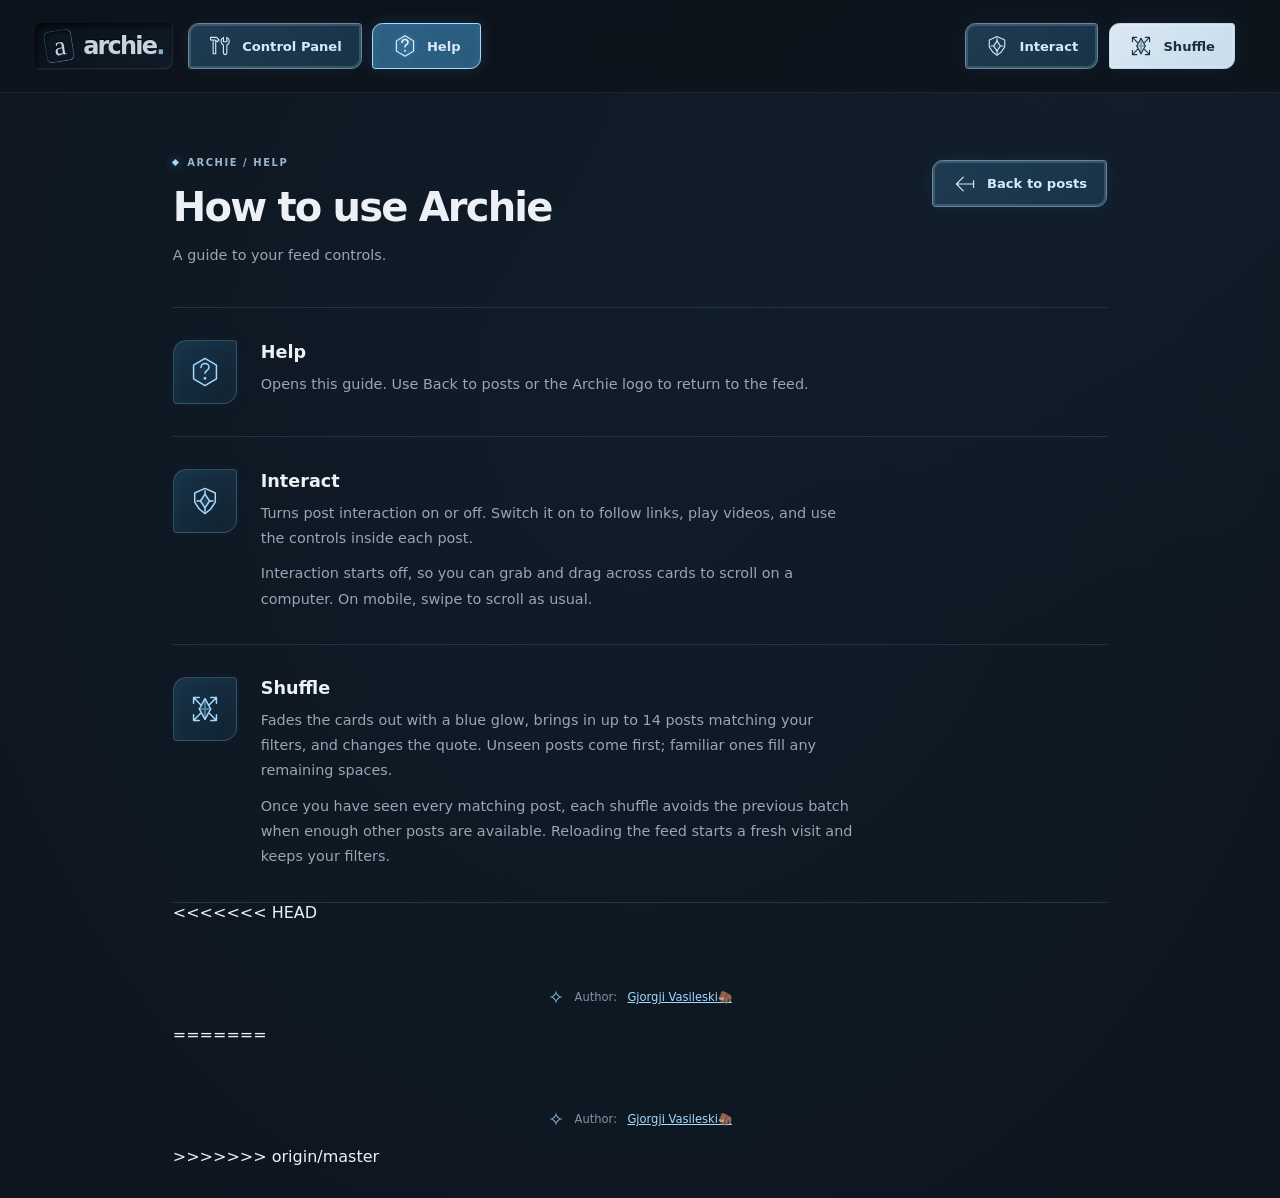
==== commit 326f4daf: "Fixing conflicts" ====
--- a/Sites/help.html
+++ b/Sites/help.html
@@ -117,7 +117,11 @@
       </li>
     </ul>
 
+<<<<<<< HEAD
     <footer class="site-footer"><span class="footer-spark" aria-hidden="true">✧</span> Author: <a rel="me noopener noreferrer" target="_blank" href="https://mastodon.social/@gjorgji_vasileski">Gjorgji Vasileski🦣</a></footer>
+=======
+    <footer class="site-footer"><span class="footer-spark" aria-hidden="true">✧</span> Author: <a rel="me" href="https://mastodon.social/@gjorgji_vasileski">Gjorgji Vasileski🦣</a></footer>
+>>>>>>> origin/master
   </main>
 </body>
 </html>
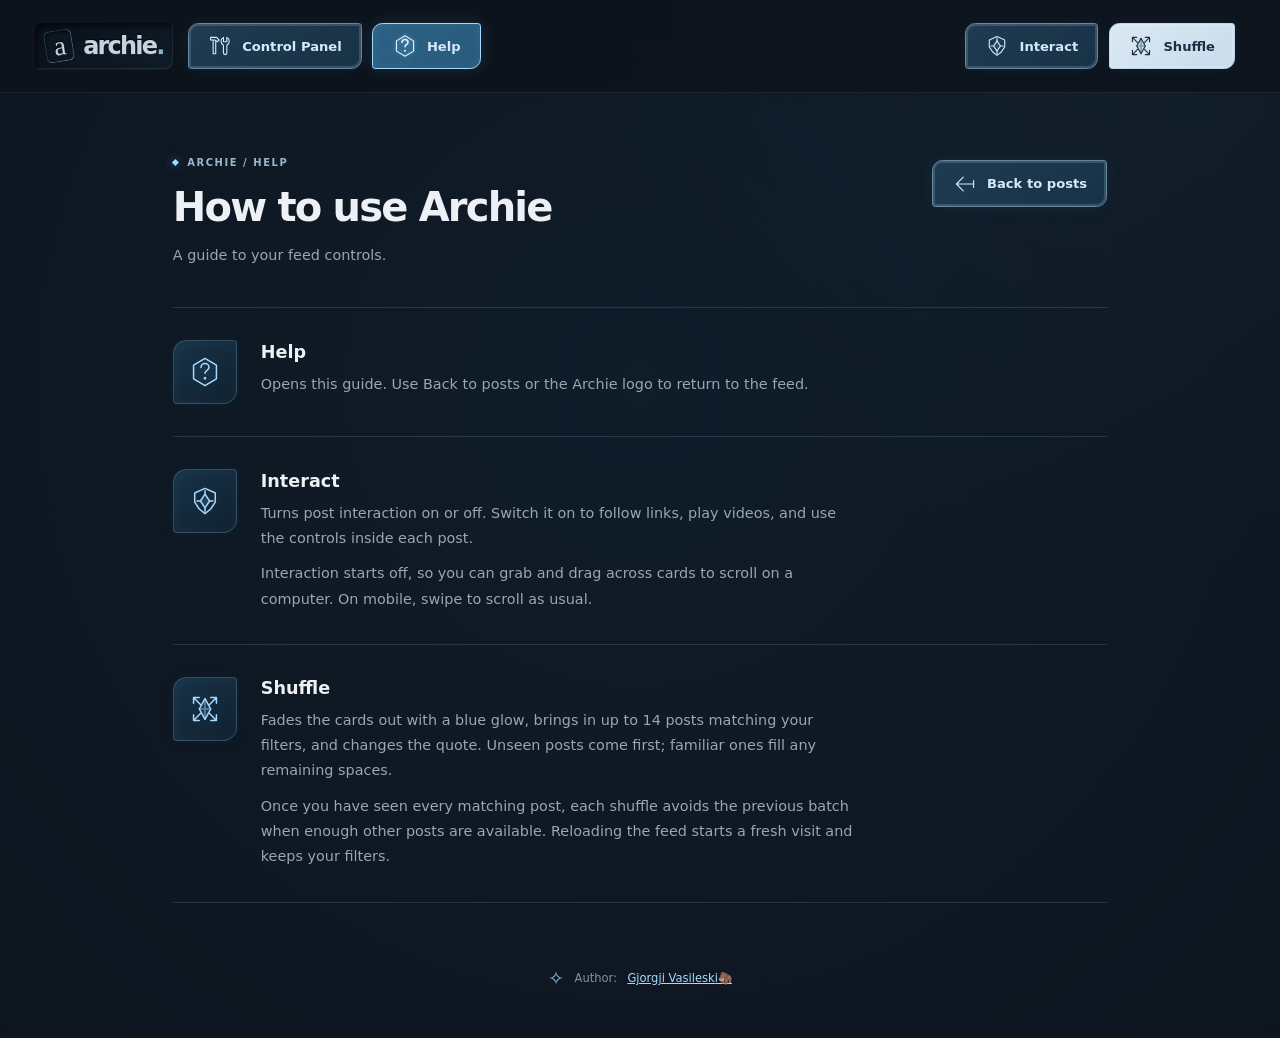
==== commit 966cb4b3: "Fixing footer" ====
--- a/Sites/help.html
+++ b/Sites/help.html
@@ -116,12 +116,7 @@
         </div>
       </li>
     </ul>
-
-<<<<<<< HEAD
     <footer class="site-footer"><span class="footer-spark" aria-hidden="true">✧</span> Author: <a rel="me noopener noreferrer" target="_blank" href="https://mastodon.social/@gjorgji_vasileski">Gjorgji Vasileski🦣</a></footer>
-=======
-    <footer class="site-footer"><span class="footer-spark" aria-hidden="true">✧</span> Author: <a rel="me" href="https://mastodon.social/@gjorgji_vasileski">Gjorgji Vasileski🦣</a></footer>
->>>>>>> origin/master
   </main>
 </body>
 </html>
